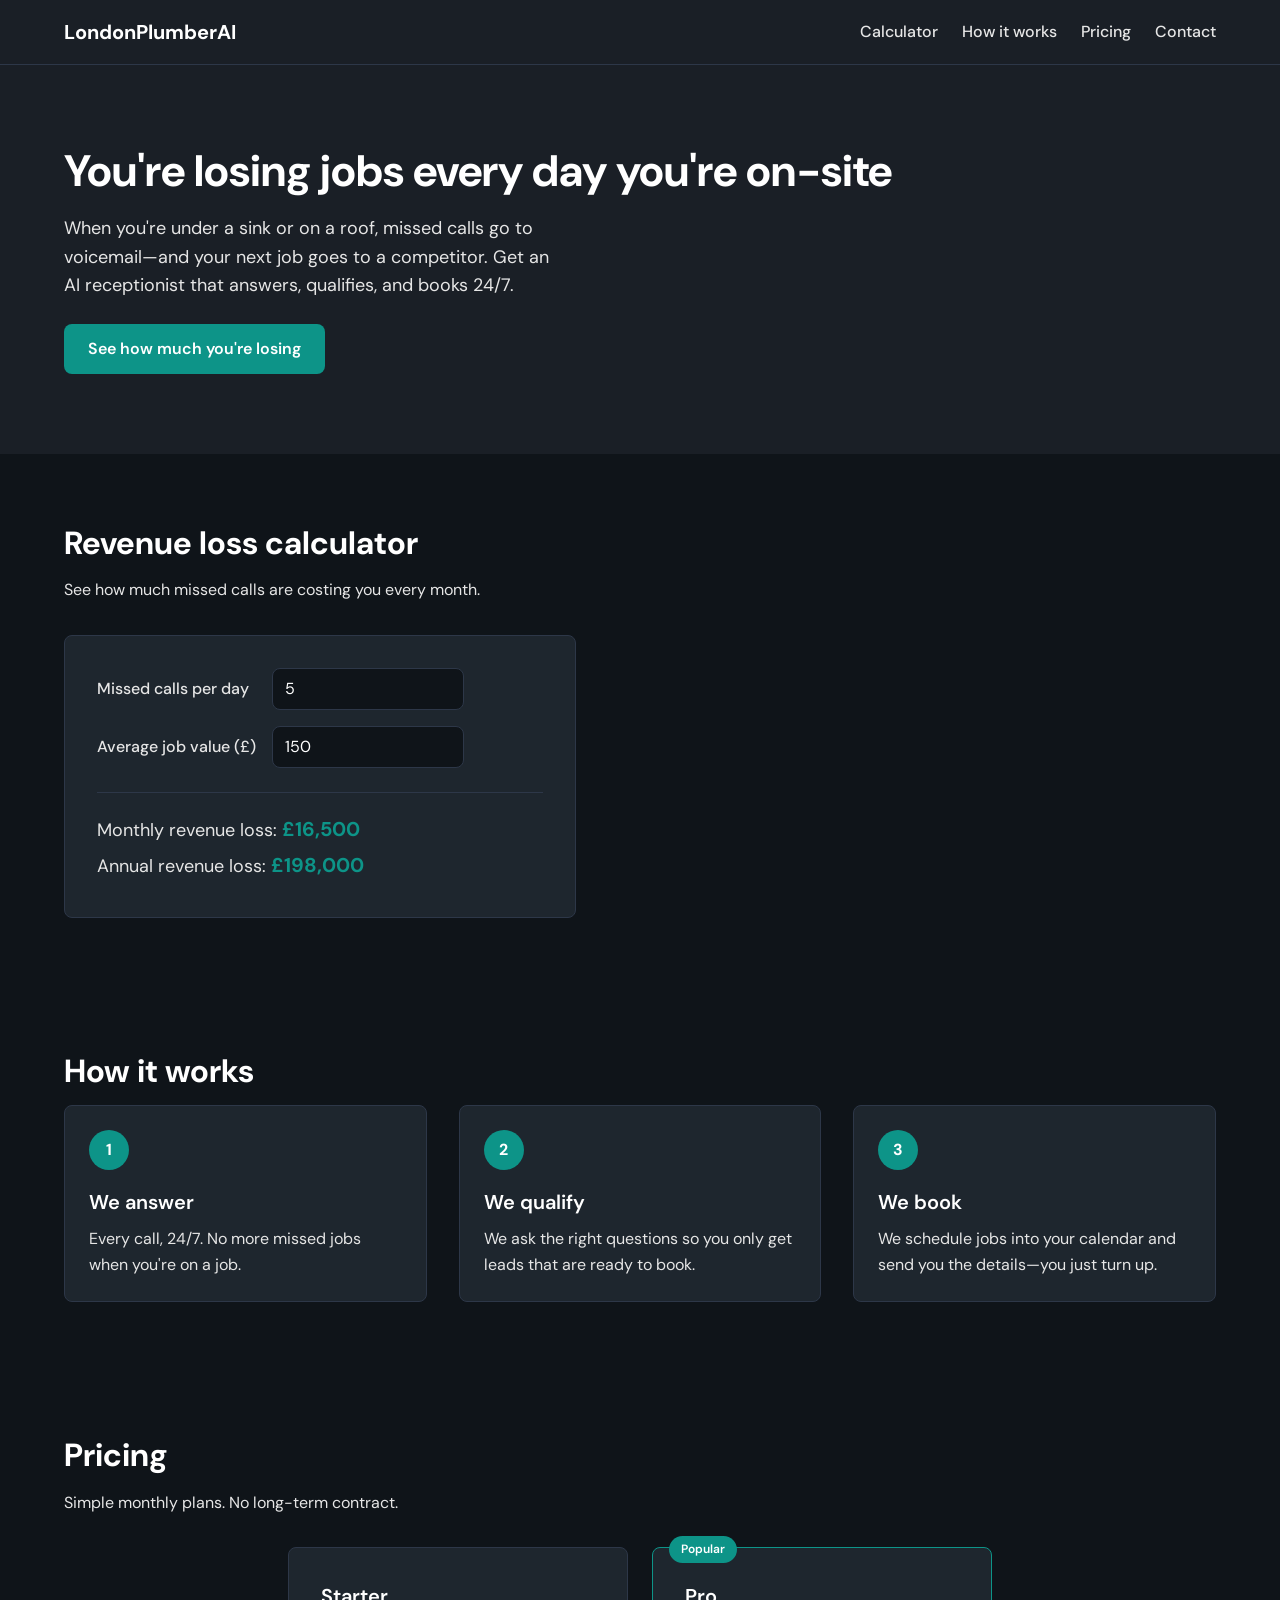
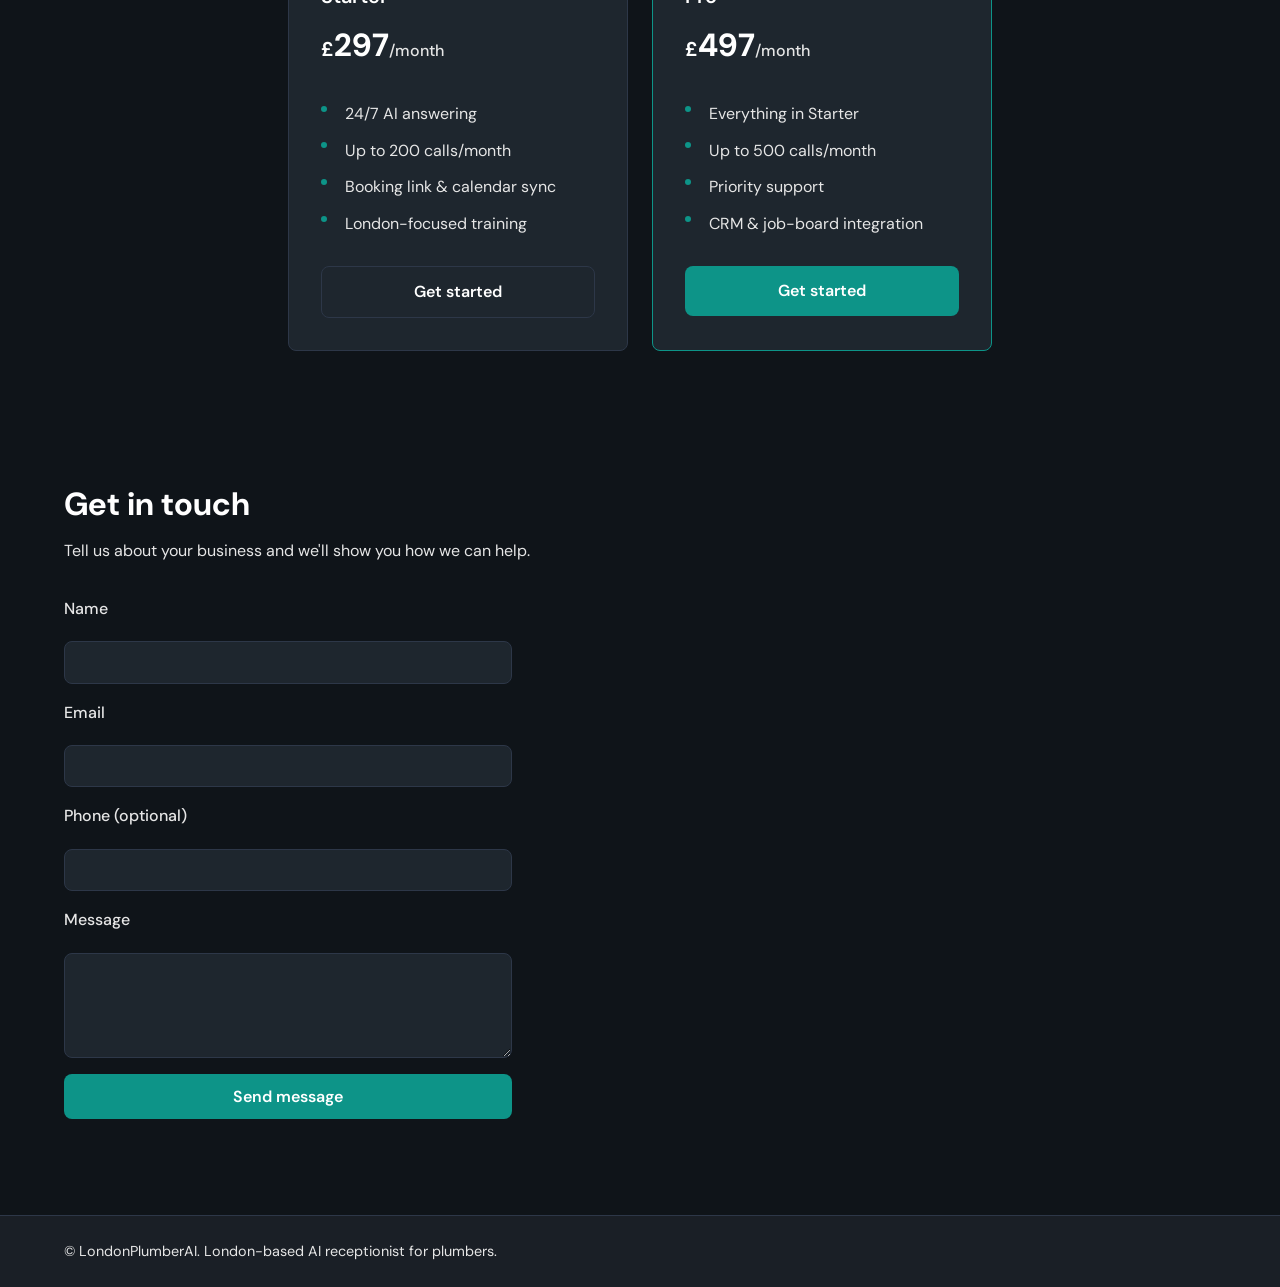
==== index.html @ fcd47822 "Initial commit: LondonPlumberAI landing page Co-authored-by: Cursor <cursoragent@cursor.com>" ====
<!DOCTYPE html>
<html lang="en">
<head>
  <meta charset="UTF-8">
  <meta name="viewport" content="width=device-width, initial-scale=1.0">
  <title>LondonPlumberAI – AI Receptionist for Plumbers</title>
  <link rel="preconnect" href="https://fonts.googleapis.com">
  <link rel="preconnect" href="https://fonts.gstatic.com" crossorigin>
  <link href="https://fonts.googleapis.com/css2?family=DM+Sans:ital,opsz,wght@0,9..40,400;0,9..40,500;0,9..40,600;0,9..40,700;1,9..40,400&display=swap" rel="stylesheet">
  <link rel="stylesheet" href="styles.css">
</head>
<body>
  <header class="site-header">
    <div class="container">
      <a href="#" class="logo">LondonPlumberAI</a>
      <nav class="nav">
        <a href="#calculator">Calculator</a>
        <a href="#how-it-works">How it works</a>
        <a href="#pricing">Pricing</a>
        <a href="#contact">Contact</a>
      </nav>
    </div>
  </header>

  <main>
    <section class="hero">
      <div class="container">
        <h1 class="hero-headline">You're losing jobs every day you're on-site</h1>
        <p class="hero-sub">When you're under a sink or on a roof, missed calls go to voicemail—and your next job goes to a competitor. Get an AI receptionist that answers, qualifies, and books 24/7.</p>
        <a href="#calculator" class="btn btn-primary">See how much you're losing</a>
      </div>
    </section>

    <section id="calculator" class="section calculator-section">
      <div class="container">
        <h2 class="section-title">Revenue loss calculator</h2>
        <p class="section-sub">See how much missed calls are costing you every month.</p>
        <div class="calculator-card">
          <div class="calculator-inputs">
            <label for="missed-calls">Missed calls per day</label>
            <input type="number" id="missed-calls" name="missed-calls" min="1" max="50" value="5" aria-label="Missed calls per day">
            <label for="job-value">Average job value (£)</label>
            <input type="number" id="job-value" name="job-value" min="50" max="2000" value="150" aria-label="Average job value in pounds">
          </div>
          <div class="calculator-results">
            <p class="result-line">Monthly revenue loss: <strong id="monthly-loss" aria-live="polite">£16,500</strong></p>
            <p class="result-line">Annual revenue loss: <strong id="annual-loss" aria-live="polite">£198,000</strong></p>
          </div>
        </div>
      </div>
    </section>

    <section id="how-it-works" class="section how-section">
      <div class="container">
        <h2 class="section-title">How it works</h2>
        <div class="steps">
          <article class="step">
            <span class="step-num" aria-hidden="true">1</span>
            <h3 class="step-title">We answer</h3>
            <p class="step-desc">Every call, 24/7. No more missed jobs when you're on a job.</p>
          </article>
          <article class="step">
            <span class="step-num" aria-hidden="true">2</span>
            <h3 class="step-title">We qualify</h3>
            <p class="step-desc">We ask the right questions so you only get leads that are ready to book.</p>
          </article>
          <article class="step">
            <span class="step-num" aria-hidden="true">3</span>
            <h3 class="step-title">We book</h3>
            <p class="step-desc">We schedule jobs into your calendar and send you the details—you just turn up.</p>
          </article>
        </div>
      </div>
    </section>

    <section id="pricing" class="section pricing-section">
      <div class="container">
        <h2 class="section-title">Pricing</h2>
        <p class="section-sub">Simple monthly plans. No long-term contract.</p>
        <div class="pricing-grid">
          <div class="pricing-card">
            <h3 class="plan-name">Starter</h3>
            <p class="plan-price"><span class="currency">£</span>297<span class="period">/month</span></p>
            <ul class="plan-features">
              <li>24/7 AI answering</li>
              <li>Up to 200 calls/month</li>
              <li>Booking link & calendar sync</li>
              <li>London-focused training</li>
            </ul>
            <a href="#contact" class="btn btn-secondary">Get started</a>
          </div>
          <div class="pricing-card pricing-card-featured">
            <span class="badge">Popular</span>
            <h3 class="plan-name">Pro</h3>
            <p class="plan-price"><span class="currency">£</span>497<span class="period">/month</span></p>
            <ul class="plan-features">
              <li>Everything in Starter</li>
              <li>Up to 500 calls/month</li>
              <li>Priority support</li>
              <li>CRM & job-board integration</li>
            </ul>
            <a href="#contact" class="btn btn-primary">Get started</a>
          </div>
        </div>
      </div>
    </section>

    <section id="contact" class="section contact-section">
      <div class="container">
        <h2 class="section-title">Get in touch</h2>
        <p class="section-sub">Tell us about your business and we'll show you how we can help.</p>
        <form class="contact-form" name="contact" method="POST" data-netlify="true" netlify-honeypot="bot-field">
          <input type="hidden" name="form-name" value="contact">
          <p class="hidden">
            <label for="bot-field">Don't fill this out</label>
            <input id="bot-field" name="bot-field">
          </p>
          <label for="contact-name">Name</label>
          <input type="text" id="contact-name" name="name" required>
          <label for="contact-email">Email</label>
          <input type="email" id="contact-email" name="email" required>
          <label for="contact-phone">Phone (optional)</label>
          <input type="tel" id="contact-phone" name="phone">
          <label for="contact-message">Message</label>
          <textarea id="contact-message" name="message" rows="4" required></textarea>
          <button type="submit" class="btn btn-primary">Send message</button>
        </form>
        <div id="form-success" class="form-message form-success" hidden>
          Thanks for your message. We'll be in touch soon.
        </div>
        <div id="form-error" class="form-message form-error" hidden>
          Something went wrong. Please try again or email us directly.
        </div>
      </div>
    </section>
  </main>

  <footer class="site-footer">
    <div class="container">
      <p>&copy; LondonPlumberAI. London-based AI receptionist for plumbers.</p>
    </div>
  </footer>

  <script src="script.js"></script>
</body>
</html>
---- styles.css ----
/* LondonPlumberAI – dark professional theme, mobile-first */

:root {
  --bg: #0f1419;
  --bg-alt: #1a1f26;
  --surface: #1e262e;
  --surface-hover: #252d36;
  --border: #2d3748;
  --text: #e6e6e6;
  --text-heading: #ffffff;
  --accent: #0d9488;
  --accent-hover: #0f766e;
  --error: #dc2626;
  --success: #16a34a;
  --max-width: 1200px;
  --radius: 8px;
  --font: 'DM Sans', -apple-system, BlinkMacSystemFont, sans-serif;
}

*,
*::before,
*::after {
  box-sizing: border-box;
}

html {
  scroll-behavior: smooth;
}

body {
  margin: 0;
  font-family: var(--font);
  font-size: 1rem;
  line-height: 1.6;
  color: var(--text);
  background: var(--bg);
}

.container {
  width: 100%;
  max-width: var(--max-width);
  margin: 0 auto;
  padding: 0 1.25rem;
}

/* Header */
.site-header {
  background: var(--bg-alt);
  border-bottom: 1px solid var(--border);
  padding: 1rem 0;
}

.site-header .container {
  display: flex;
  align-items: center;
  justify-content: space-between;
  flex-wrap: wrap;
  gap: 1rem;
}

.logo {
  font-weight: 700;
  font-size: 1.25rem;
  color: var(--text-heading);
  text-decoration: none;
}

.nav {
  display: flex;
  gap: 1.5rem;
  flex-wrap: wrap;
}

.nav a {
  color: var(--text);
  text-decoration: none;
  font-weight: 500;
}

.nav a:hover {
  color: var(--accent);
}

/* Buttons */
.btn {
  display: inline-block;
  padding: 0.75rem 1.5rem;
  font-family: var(--font);
  font-size: 1rem;
  font-weight: 600;
  text-decoration: none;
  border-radius: var(--radius);
  border: none;
  cursor: pointer;
  transition: background 0.2s, color 0.2s;
}

.btn-primary {
  background: var(--accent);
  color: var(--text-heading);
}

.btn-primary:hover {
  background: var(--accent-hover);
}

.btn-secondary {
  background: var(--surface);
  color: var(--text-heading);
  border: 1px solid var(--border);
}

.btn-secondary:hover {
  background: var(--surface-hover);
}

/* Hero */
.hero {
  padding: 4rem 0;
  background: var(--bg-alt);
}

.hero-headline {
  font-size: clamp(1.75rem, 5vw, 2.75rem);
  font-weight: 700;
  color: var(--text-heading);
  margin: 0 0 1rem;
  line-height: 1.2;
}

.hero-sub {
  font-size: 1.125rem;
  margin: 0 0 1.5rem;
  max-width: 42ch;
}

/* Sections */
.section {
  padding: 3rem 0;
}

.section-title {
  font-size: clamp(1.5rem, 4vw, 2rem);
  font-weight: 700;
  color: var(--text-heading);
  margin: 0 0 0.5rem;
}

.section-sub {
  margin: 0 0 2rem;
  color: var(--text);
}

/* Calculator */
.calculator-card {
  background: var(--surface);
  border: 1px solid var(--border);
  border-radius: var(--radius);
  padding: 2rem;
  max-width: 32rem;
}

.calculator-inputs {
  display: grid;
  gap: 1rem;
  margin-bottom: 1.5rem;
}

.calculator-inputs label {
  display: block;
  font-weight: 500;
  margin-bottom: 0.25rem;
}

.calculator-inputs input {
  width: 100%;
  max-width: 12rem;
  padding: 0.6rem 0.75rem;
  font-family: var(--font);
  font-size: 1rem;
  color: var(--text-heading);
  background: var(--bg);
  border: 1px solid var(--border);
  border-radius: var(--radius);
}

.calculator-inputs input:focus {
  outline: none;
  border-color: var(--accent);
}

.calculator-results {
  padding-top: 1rem;
  border-top: 1px solid var(--border);
}

.result-line {
  margin: 0.25rem 0;
  font-size: 1.125rem;
}

.result-line strong {
  color: var(--accent);
  font-size: 1.25rem;
}

/* How it works */
.steps {
  display: grid;
  grid-template-columns: 1fr;
  gap: 2rem;
}

.step {
  background: var(--surface);
  border: 1px solid var(--border);
  border-radius: var(--radius);
  padding: 1.5rem;
}

.step-num {
  display: inline-flex;
  align-items: center;
  justify-content: center;
  width: 2.5rem;
  height: 2.5rem;
  background: var(--accent);
  color: var(--text-heading);
  font-weight: 700;
  border-radius: 50%;
  margin-bottom: 1rem;
}

.step-title {
  font-size: 1.25rem;
  font-weight: 600;
  color: var(--text-heading);
  margin: 0 0 0.5rem;
}

.step-desc {
  margin: 0;
  color: var(--text);
}

/* Pricing */
.pricing-grid {
  display: grid;
  grid-template-columns: 1fr;
  gap: 1.5rem;
  max-width: 44rem;
  margin: 0 auto;
}

.pricing-card {
  background: var(--surface);
  border: 1px solid var(--border);
  border-radius: var(--radius);
  padding: 2rem;
  position: relative;
}

.pricing-card-featured {
  border-color: var(--accent);
}

.badge {
  position: absolute;
  top: -0.75rem;
  left: 1rem;
  background: var(--accent);
  color: var(--text-heading);
  font-size: 0.75rem;
  font-weight: 600;
  padding: 0.25rem 0.75rem;
  border-radius: 999px;
}

.plan-name {
  font-size: 1.25rem;
  font-weight: 600;
  color: var(--text-heading);
  margin: 0 0 0.5rem;
}

.plan-price {
  font-size: 2rem;
  font-weight: 700;
  color: var(--text-heading);
  margin: 0 0 1.5rem;
}

.plan-price .currency {
  font-size: 1.25rem;
}

.plan-price .period {
  font-size: 1rem;
  font-weight: 500;
  color: var(--text);
}

.plan-features {
  list-style: none;
  padding: 0;
  margin: 0 0 1.5rem;
}

.plan-features li {
  padding: 0.35rem 0;
  padding-left: 1.5rem;
  position: relative;
}

.plan-features li::before {
  content: '';
  position: absolute;
  left: 0;
  top: 0.65rem;
  width: 6px;
  height: 6px;
  background: var(--accent);
  border-radius: 50%;
}

.pricing-card .btn {
  width: 100%;
  text-align: center;
}

/* Contact form */
.contact-form {
  max-width: 28rem;
  display: grid;
  gap: 1rem;
}

.contact-form label {
  font-weight: 500;
  display: block;
  margin-bottom: 0.25rem;
}

.contact-form input,
.contact-form textarea {
  width: 100%;
  padding: 0.6rem 0.75rem;
  font-family: var(--font);
  font-size: 1rem;
  color: var(--text-heading);
  background: var(--surface);
  border: 1px solid var(--border);
  border-radius: var(--radius);
}

.contact-form input:focus,
.contact-form textarea:focus {
  outline: none;
  border-color: var(--accent);
}

.contact-form textarea {
  resize: vertical;
  min-height: 100px;
}

.contact-form .hidden {
  position: absolute;
  left: -9999px;
  opacity: 0;
  pointer-events: none;
}

.form-message {
  max-width: 28rem;
  padding: 1rem;
  border-radius: var(--radius);
  margin-top: 1rem;
}

.form-success {
  background: rgba(22, 163, 74, 0.15);
  color: var(--success);
  border: 1px solid var(--success);
}

.form-error {
  background: rgba(220, 38, 38, 0.15);
  color: var(--error);
  border: 1px solid var(--error);
}

/* Footer */
.site-footer {
  background: var(--bg-alt);
  border-top: 1px solid var(--border);
  padding: 1.5rem 0;
  margin-top: 2rem;
}

.site-footer p {
  margin: 0;
  font-size: 0.9rem;
  color: var(--text);
}

/* Responsive: tablet and up */
@media (min-width: 768px) {
  .container {
    padding: 0 1.5rem;
  }

  .hero {
    padding: 5rem 0;
  }

  .steps {
    grid-template-columns: repeat(3, 1fr);
  }

  .pricing-grid {
    grid-template-columns: repeat(2, 1fr);
  }

  .calculator-inputs {
    grid-template-columns: auto 1fr;
    align-items: center;
  }

  .calculator-inputs label {
    margin-bottom: 0;
  }
}

@media (min-width: 1024px) {
  .section {
    padding: 4rem 0;
  }
}
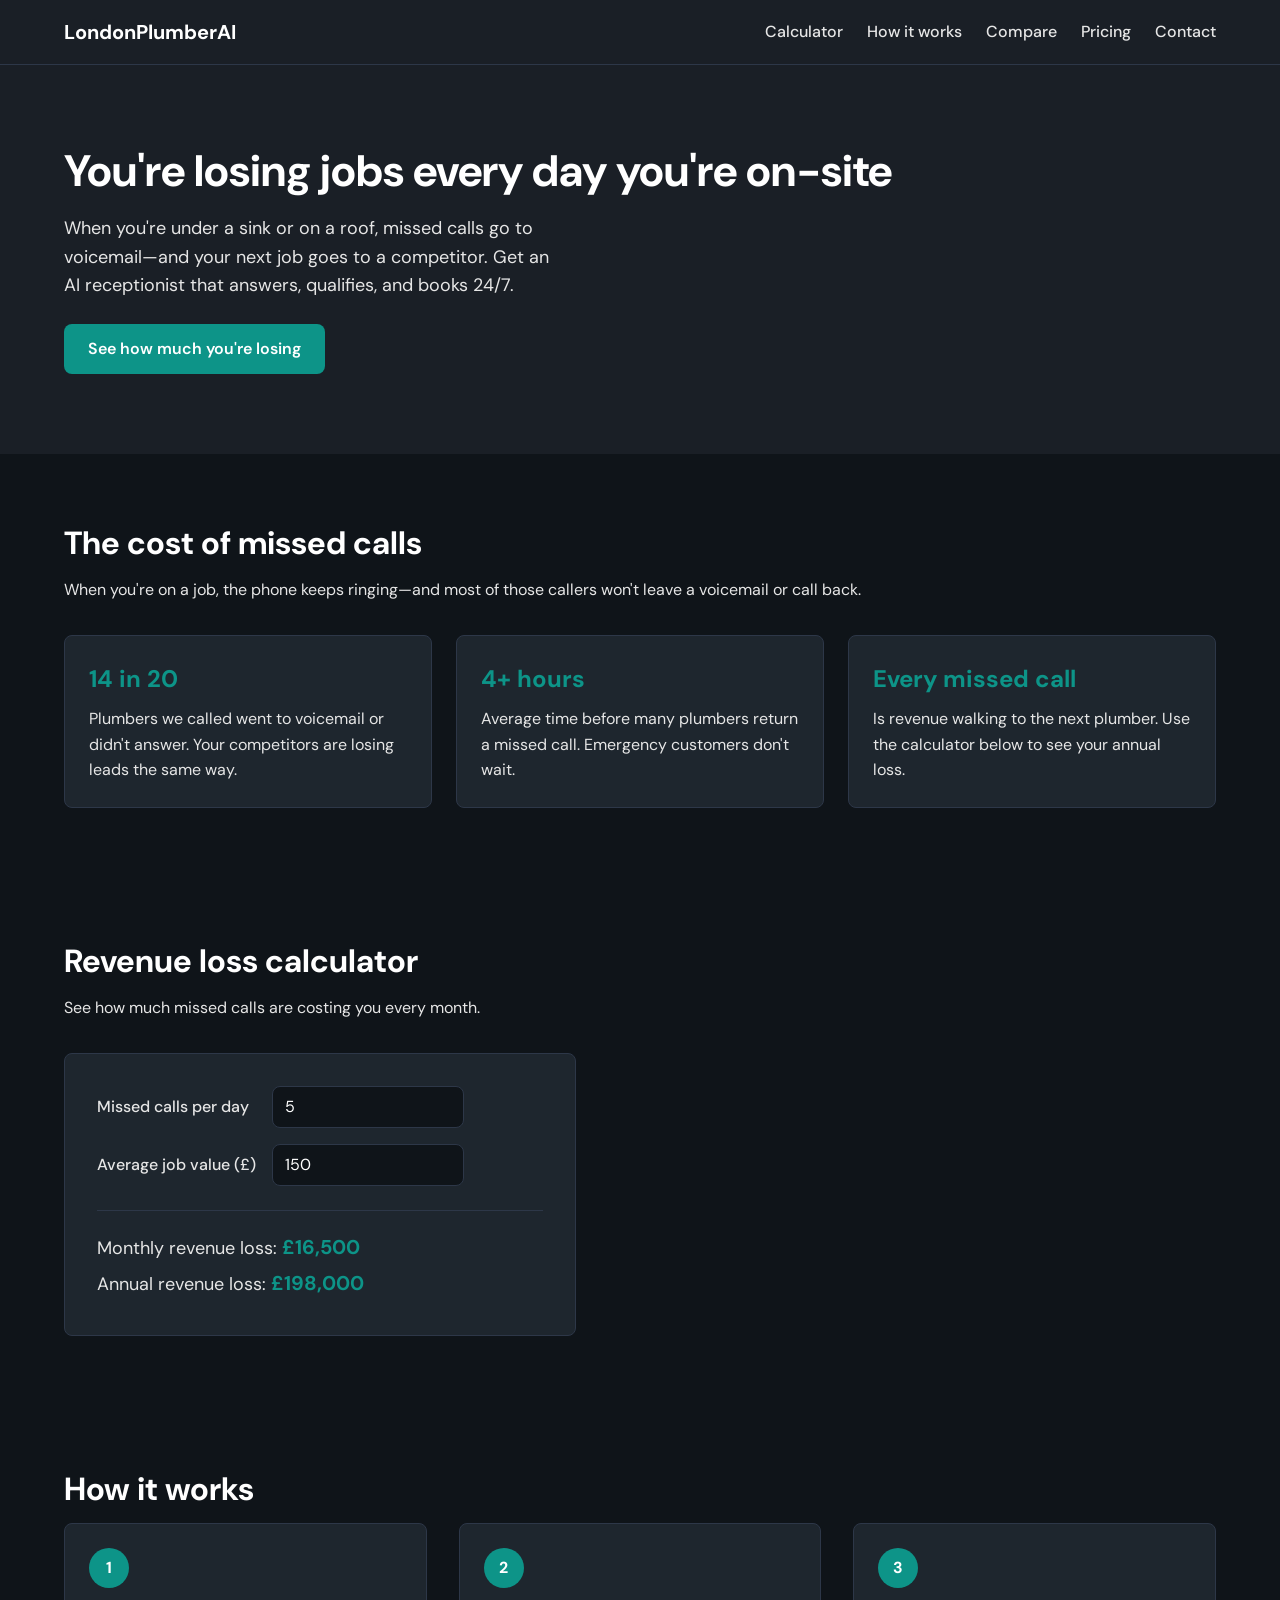
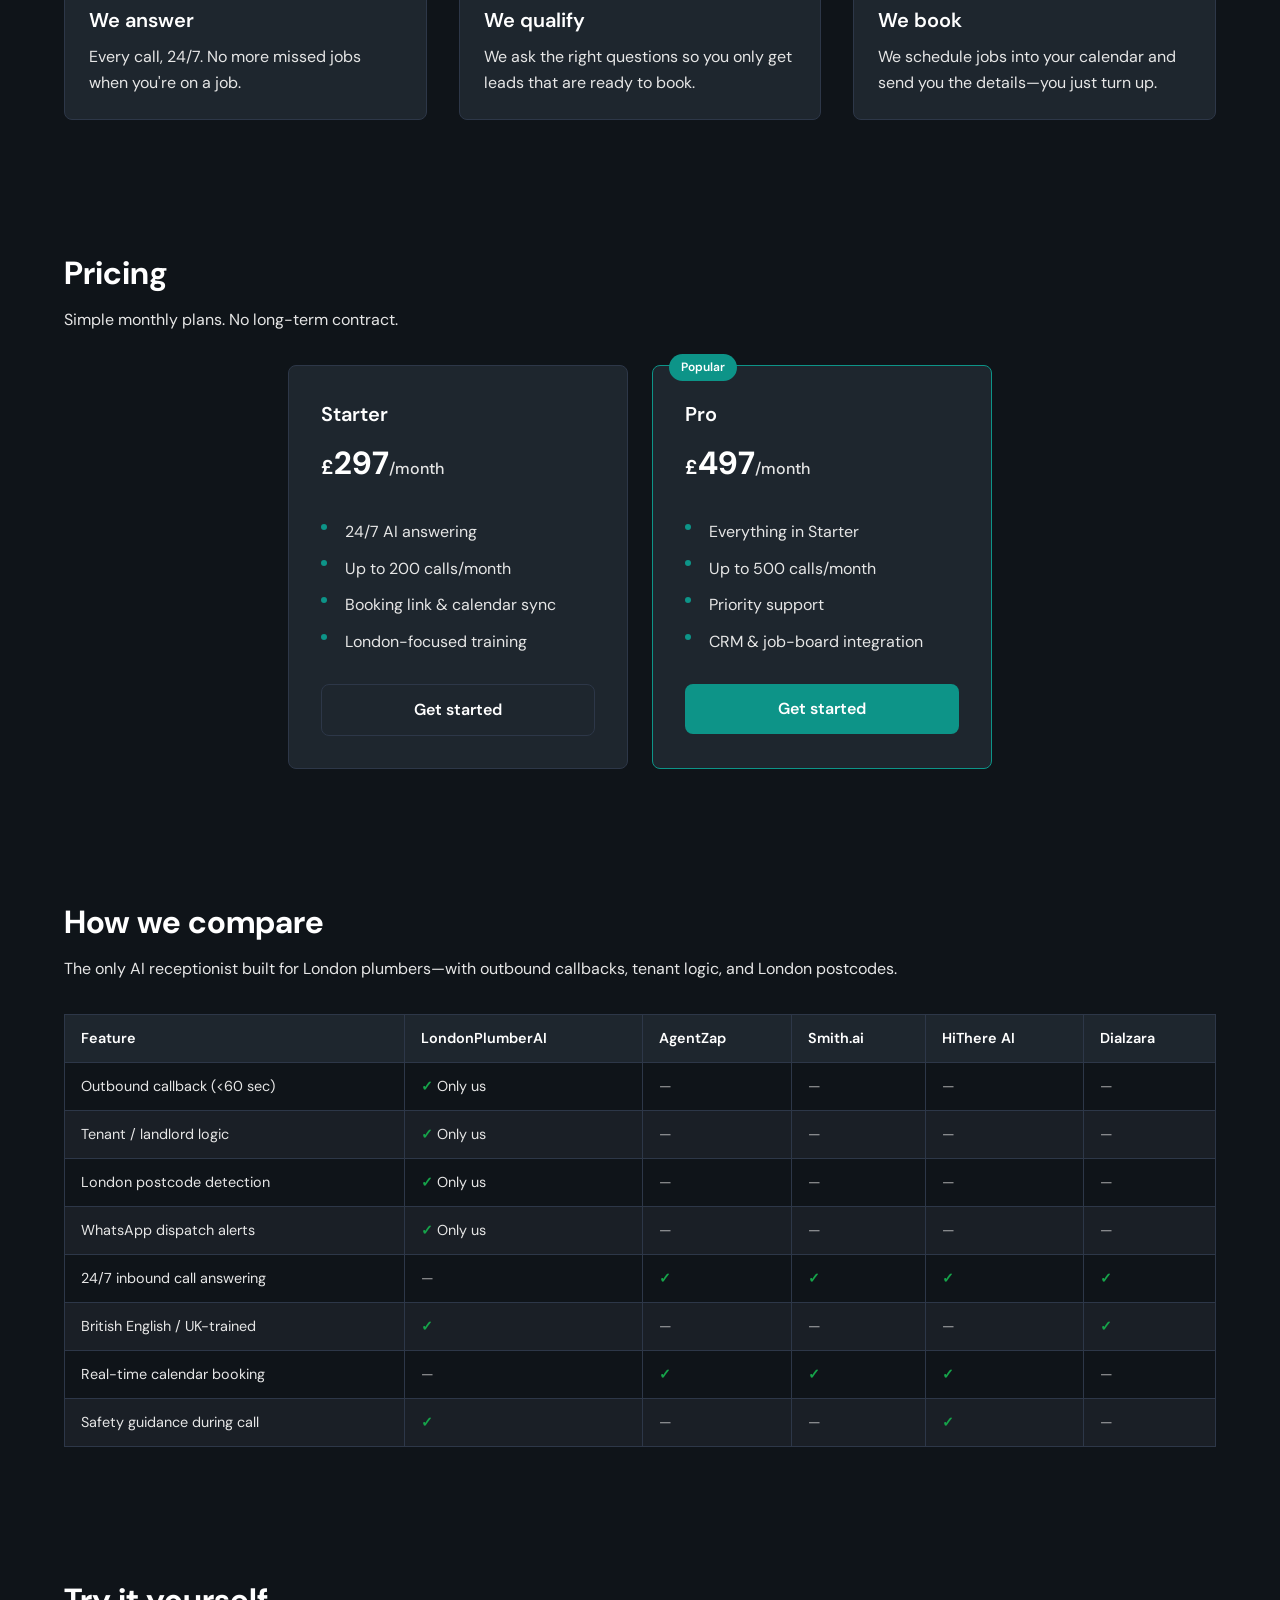
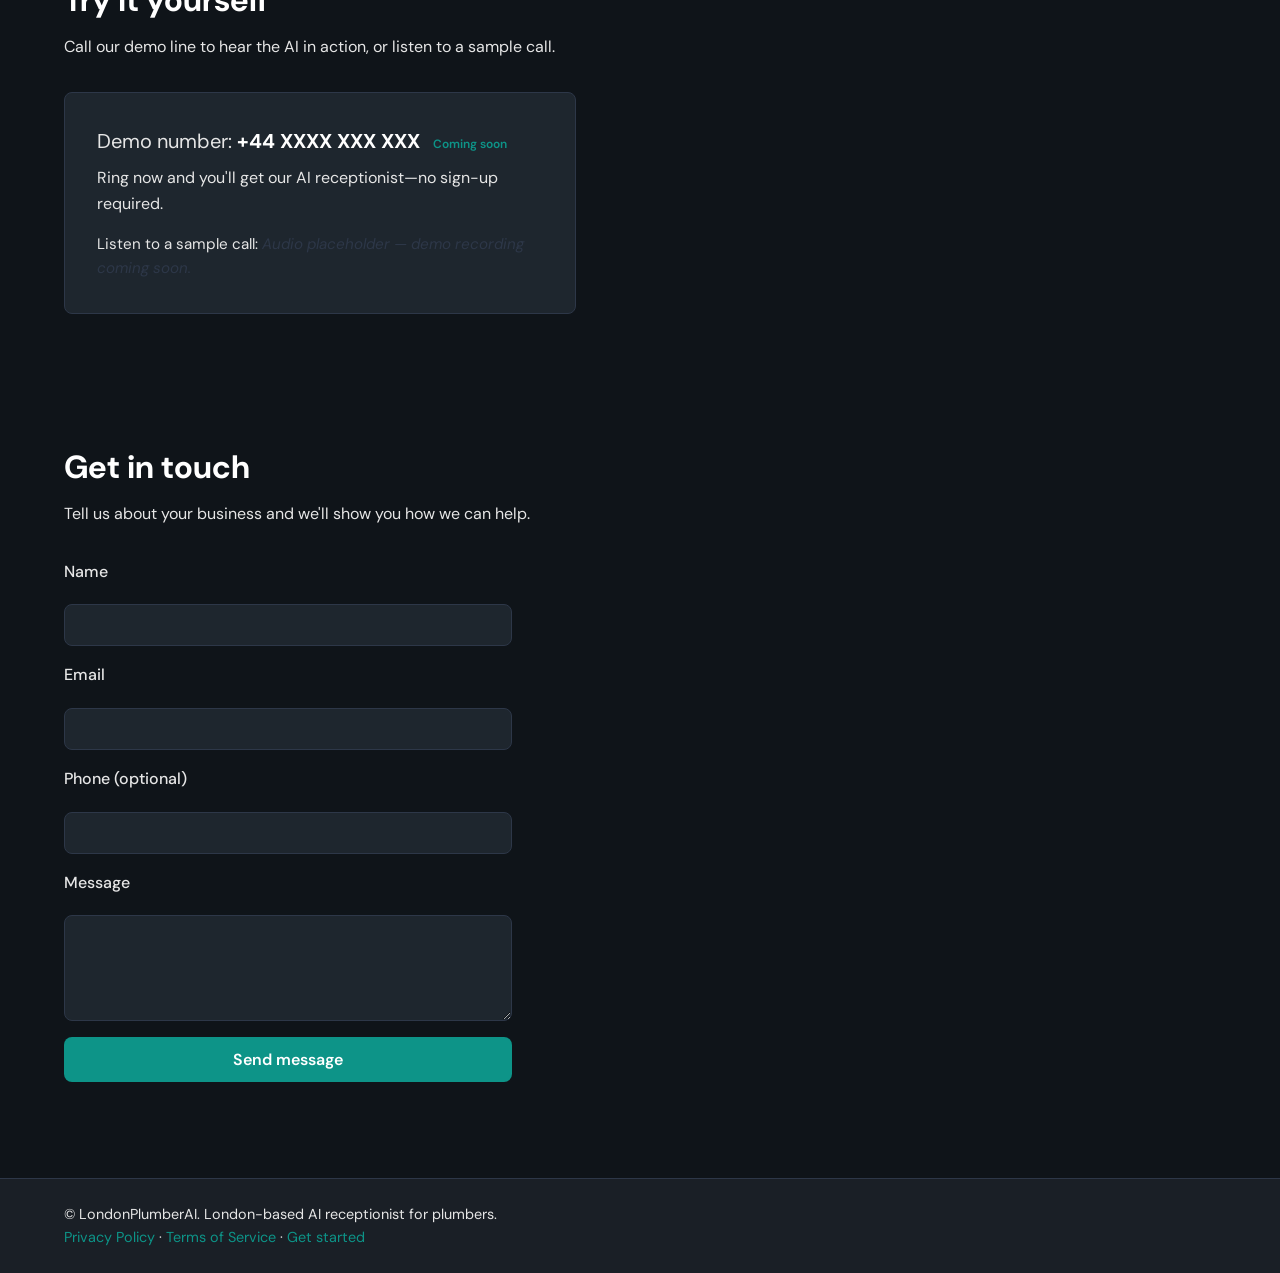
==== commit 9a021db3: "docs: enhance MONITORING-OPENCLAW.md with detailed instructions for community builds and X link anal" ====
--- a/index.html
+++ b/index.html
@@ -16,6 +16,7 @@
       <nav class="nav">
         <a href="#calculator">Calculator</a>
         <a href="#how-it-works">How it works</a>
+        <a href="#compare">Compare</a>
         <a href="#pricing">Pricing</a>
         <a href="#contact">Contact</a>
       </nav>
@@ -28,6 +29,27 @@
         <h1 class="hero-headline">You're losing jobs every day you're on-site</h1>
         <p class="hero-sub">When you're under a sink or on a roof, missed calls go to voicemail—and your next job goes to a competitor. Get an AI receptionist that answers, qualifies, and books 24/7.</p>
         <a href="#calculator" class="btn btn-primary">See how much you're losing</a>
+      </div>
+    </section>
+
+    <section id="pain" class="section pain-section">
+      <div class="container">
+        <h2 class="section-title">The cost of missed calls</h2>
+        <p class="section-sub">When you're on a job, the phone keeps ringing—and most of those callers won't leave a voicemail or call back.</p>
+        <div class="pain-stats">
+          <div class="pain-stat">
+            <span class="pain-stat-value">14 in 20</span>
+            <p class="pain-stat-desc">Plumbers we called went to voicemail or didn't answer. Your competitors are losing leads the same way.</p>
+          </div>
+          <div class="pain-stat">
+            <span class="pain-stat-value">4+ hours</span>
+            <p class="pain-stat-desc">Average time before many plumbers return a missed call. Emergency customers don't wait.</p>
+          </div>
+          <div class="pain-stat">
+            <span class="pain-stat-value">Every missed call</span>
+            <p class="pain-stat-desc">Is revenue walking to the next plumber. Use the calculator below to see your annual loss.</p>
+          </div>
+        </div>
       </div>
     </section>
 
@@ -87,7 +109,7 @@
               <li>Booking link & calendar sync</li>
               <li>London-focused training</li>
             </ul>
-            <a href="#contact" class="btn btn-secondary">Get started</a>
+            <a href="onboarding.html" class="btn btn-secondary">Get started</a>
           </div>
           <div class="pricing-card pricing-card-featured">
             <span class="badge">Popular</span>
@@ -99,8 +121,107 @@
               <li>Priority support</li>
               <li>CRM & job-board integration</li>
             </ul>
-            <a href="#contact" class="btn btn-primary">Get started</a>
-          </div>
+            <a href="onboarding.html" class="btn btn-primary">Get started</a>
+          </div>
+        </div>
+      </div>
+    </section>
+
+    <section id="compare" class="section compare-section">
+      <div class="container">
+        <h2 class="section-title">How we compare</h2>
+        <p class="section-sub">The only AI receptionist built for London plumbers—with outbound callbacks, tenant logic, and London postcodes.</p>
+        <div class="compare-scroll">
+          <table class="compare-table" role="grid">
+            <thead>
+              <tr>
+                <th>Feature</th>
+                <th>LondonPlumberAI</th>
+                <th>AgentZap</th>
+                <th>Smith.ai</th>
+                <th>HiThere AI</th>
+                <th>Dialzara</th>
+              </tr>
+            </thead>
+            <tbody>
+              <tr>
+                <td>Outbound callback (&lt;60 sec)</td>
+                <td><span class="tick" aria-label="Yes">✓</span> Only us</td>
+                <td><span class="cross" aria-label="No">—</span></td>
+                <td><span class="cross" aria-label="No">—</span></td>
+                <td><span class="cross" aria-label="No">—</span></td>
+                <td><span class="cross" aria-label="No">—</span></td>
+              </tr>
+              <tr>
+                <td>Tenant / landlord logic</td>
+                <td><span class="tick" aria-label="Yes">✓</span> Only us</td>
+                <td><span class="cross" aria-label="No">—</span></td>
+                <td><span class="cross" aria-label="No">—</span></td>
+                <td><span class="cross" aria-label="No">—</span></td>
+                <td><span class="cross" aria-label="No">—</span></td>
+              </tr>
+              <tr>
+                <td>London postcode detection</td>
+                <td><span class="tick" aria-label="Yes">✓</span> Only us</td>
+                <td><span class="cross" aria-label="No">—</span></td>
+                <td><span class="cross" aria-label="No">—</span></td>
+                <td><span class="cross" aria-label="No">—</span></td>
+                <td><span class="cross" aria-label="No">—</span></td>
+              </tr>
+              <tr>
+                <td>WhatsApp dispatch alerts</td>
+                <td><span class="tick" aria-label="Yes">✓</span> Only us</td>
+                <td><span class="cross" aria-label="No">—</span></td>
+                <td><span class="cross" aria-label="No">—</span></td>
+                <td><span class="cross" aria-label="No">—</span></td>
+                <td><span class="cross" aria-label="No">—</span></td>
+              </tr>
+              <tr>
+                <td>24/7 inbound call answering</td>
+                <td><span class="cross" aria-label="No">—</span></td>
+                <td><span class="tick" aria-label="Yes">✓</span></td>
+                <td><span class="tick" aria-label="Yes">✓</span></td>
+                <td><span class="tick" aria-label="Yes">✓</span></td>
+                <td><span class="tick" aria-label="Yes">✓</span></td>
+              </tr>
+              <tr>
+                <td>British English / UK-trained</td>
+                <td><span class="tick" aria-label="Yes">✓</span></td>
+                <td><span class="cross" aria-label="No">—</span></td>
+                <td><span class="cross" aria-label="No">—</span></td>
+                <td><span class="cross" aria-label="No">—</span></td>
+                <td><span class="tick" aria-label="Yes">✓</span></td>
+              </tr>
+              <tr>
+                <td>Real-time calendar booking</td>
+                <td><span class="cross" aria-label="No">—</span></td>
+                <td><span class="tick" aria-label="Yes">✓</span></td>
+                <td><span class="tick" aria-label="Yes">✓</span></td>
+                <td><span class="tick" aria-label="Yes">✓</span></td>
+                <td><span class="cross" aria-label="No">—</span></td>
+              </tr>
+              <tr>
+                <td>Safety guidance during call</td>
+                <td><span class="tick" aria-label="Yes">✓</span></td>
+                <td><span class="cross" aria-label="No">—</span></td>
+                <td><span class="cross" aria-label="No">—</span></td>
+                <td><span class="tick" aria-label="Yes">✓</span></td>
+                <td><span class="cross" aria-label="No">—</span></td>
+              </tr>
+            </tbody>
+          </table>
+        </div>
+      </div>
+    </section>
+
+    <section id="demo" class="section demo-section">
+      <div class="container">
+        <h2 class="section-title">Try it yourself</h2>
+        <p class="section-sub">Call our demo line to hear the AI in action, or listen to a sample call.</p>
+        <div class="demo-block">
+          <p class="demo-number">Demo number: <strong>+44 XXXX XXX XXX</strong> <span class="demo-badge">Coming soon</span></p>
+          <p class="demo-cta">Ring now and you'll get our AI receptionist—no sign-up required.</p>
+          <p class="demo-audio">Listen to a sample call: <em>Audio placeholder — demo recording coming soon.</em></p>
         </div>
       </div>
     </section>
@@ -138,6 +259,13 @@
   <footer class="site-footer">
     <div class="container">
       <p>&copy; LondonPlumberAI. London-based AI receptionist for plumbers.</p>
+      <p class="footer-links">
+        <a href="privacy-policy.html">Privacy Policy</a>
+        <span aria-hidden="true"> · </span>
+        <a href="terms.html">Terms of Service</a>
+        <span aria-hidden="true"> · </span>
+        <a href="onboarding.html">Get started</a>
+      </p>
     </div>
   </footer>
 
--- a/styles.css
+++ b/styles.css
@@ -43,6 +43,50 @@
   padding: 0 1.25rem;
 }
 
+.container-narrow {
+  max-width: 42rem;
+}
+
+.legal-section h2 {
+  font-size: 1.25rem;
+  font-weight: 600;
+  color: var(--text-heading);
+  margin: 2rem 0 0.75rem;
+}
+
+.legal-section h2:first-of-type {
+  margin-top: 1rem;
+}
+
+.legal-section p,
+.legal-section ul {
+  margin: 0 0 1rem;
+  color: var(--text);
+}
+
+.legal-section ul {
+  padding-left: 1.5rem;
+}
+
+.legal-section li {
+  margin-bottom: 0.5rem;
+}
+
+.legal-updated {
+  font-size: 0.9rem;
+  color: var(--border);
+  margin-bottom: 2rem;
+}
+
+.legal-section a {
+  color: var(--accent);
+  text-decoration: none;
+}
+
+.legal-section a:hover {
+  text-decoration: underline;
+}
+
 /* Header */
 .site-header {
   background: var(--bg-alt);
@@ -202,6 +246,139 @@
 .result-line strong {
   color: var(--accent);
   font-size: 1.25rem;
+}
+
+/* Pain section */
+.pain-stats {
+  display: grid;
+  grid-template-columns: 1fr;
+  gap: 1.5rem;
+}
+
+.pain-stat {
+  background: var(--surface);
+  border: 1px solid var(--border);
+  border-radius: var(--radius);
+  padding: 1.5rem;
+}
+
+.pain-stat-value {
+  display: block;
+  font-size: 1.5rem;
+  font-weight: 700;
+  color: var(--accent);
+  margin-bottom: 0.5rem;
+}
+
+.pain-stat-desc {
+  margin: 0;
+  color: var(--text);
+}
+
+/* Compare table */
+.compare-section {
+  overflow: hidden;
+}
+
+.compare-scroll {
+  overflow-x: auto;
+  -webkit-overflow-scrolling: touch;
+  margin: 0 -1.25rem;
+  padding: 0 1.25rem;
+}
+
+.compare-table {
+  width: 100%;
+  min-width: 36rem;
+  border-collapse: collapse;
+  font-size: 0.9rem;
+}
+
+.compare-table th,
+.compare-table td {
+  padding: 0.75rem 1rem;
+  text-align: left;
+  border: 1px solid var(--border);
+}
+
+.compare-table th {
+  background: var(--surface);
+  color: var(--text-heading);
+  font-weight: 600;
+}
+
+.compare-table td {
+  background: var(--bg);
+  color: var(--text);
+}
+
+.compare-table tbody tr:nth-child(even) td {
+  background: var(--bg-alt);
+}
+
+.compare-table .tick {
+  color: var(--success);
+  font-weight: 600;
+}
+
+.compare-table .cross {
+  color: var(--text);
+  opacity: 0.7;
+}
+
+/* Demo section */
+.demo-block {
+  background: var(--surface);
+  border: 1px solid var(--border);
+  border-radius: var(--radius);
+  padding: 2rem;
+  max-width: 32rem;
+}
+
+.demo-number {
+  font-size: 1.25rem;
+  margin: 0 0 0.5rem;
+}
+
+.demo-number strong {
+  color: var(--text-heading);
+}
+
+.demo-badge {
+  font-size: 0.75rem;
+  font-weight: 600;
+  color: var(--accent);
+  margin-left: 0.5rem;
+}
+
+.demo-cta {
+  margin: 0 0 1rem;
+  color: var(--text);
+}
+
+.demo-audio {
+  margin: 0;
+  font-size: 0.95rem;
+  color: var(--text);
+}
+
+.demo-audio em {
+  color: var(--border);
+}
+
+/* Footer links */
+.footer-links {
+  margin: 0.5rem 0 0;
+  font-size: 0.9rem;
+}
+
+.footer-links a {
+  color: var(--accent);
+  text-decoration: none;
+}
+
+.footer-links a:hover {
+  text-decoration: underline;
 }
 
 /* How it works */
@@ -418,6 +595,10 @@
     grid-template-columns: repeat(3, 1fr);
   }
 
+  .pain-stats {
+    grid-template-columns: repeat(3, 1fr);
+  }
+
   .pricing-grid {
     grid-template-columns: repeat(2, 1fr);
   }
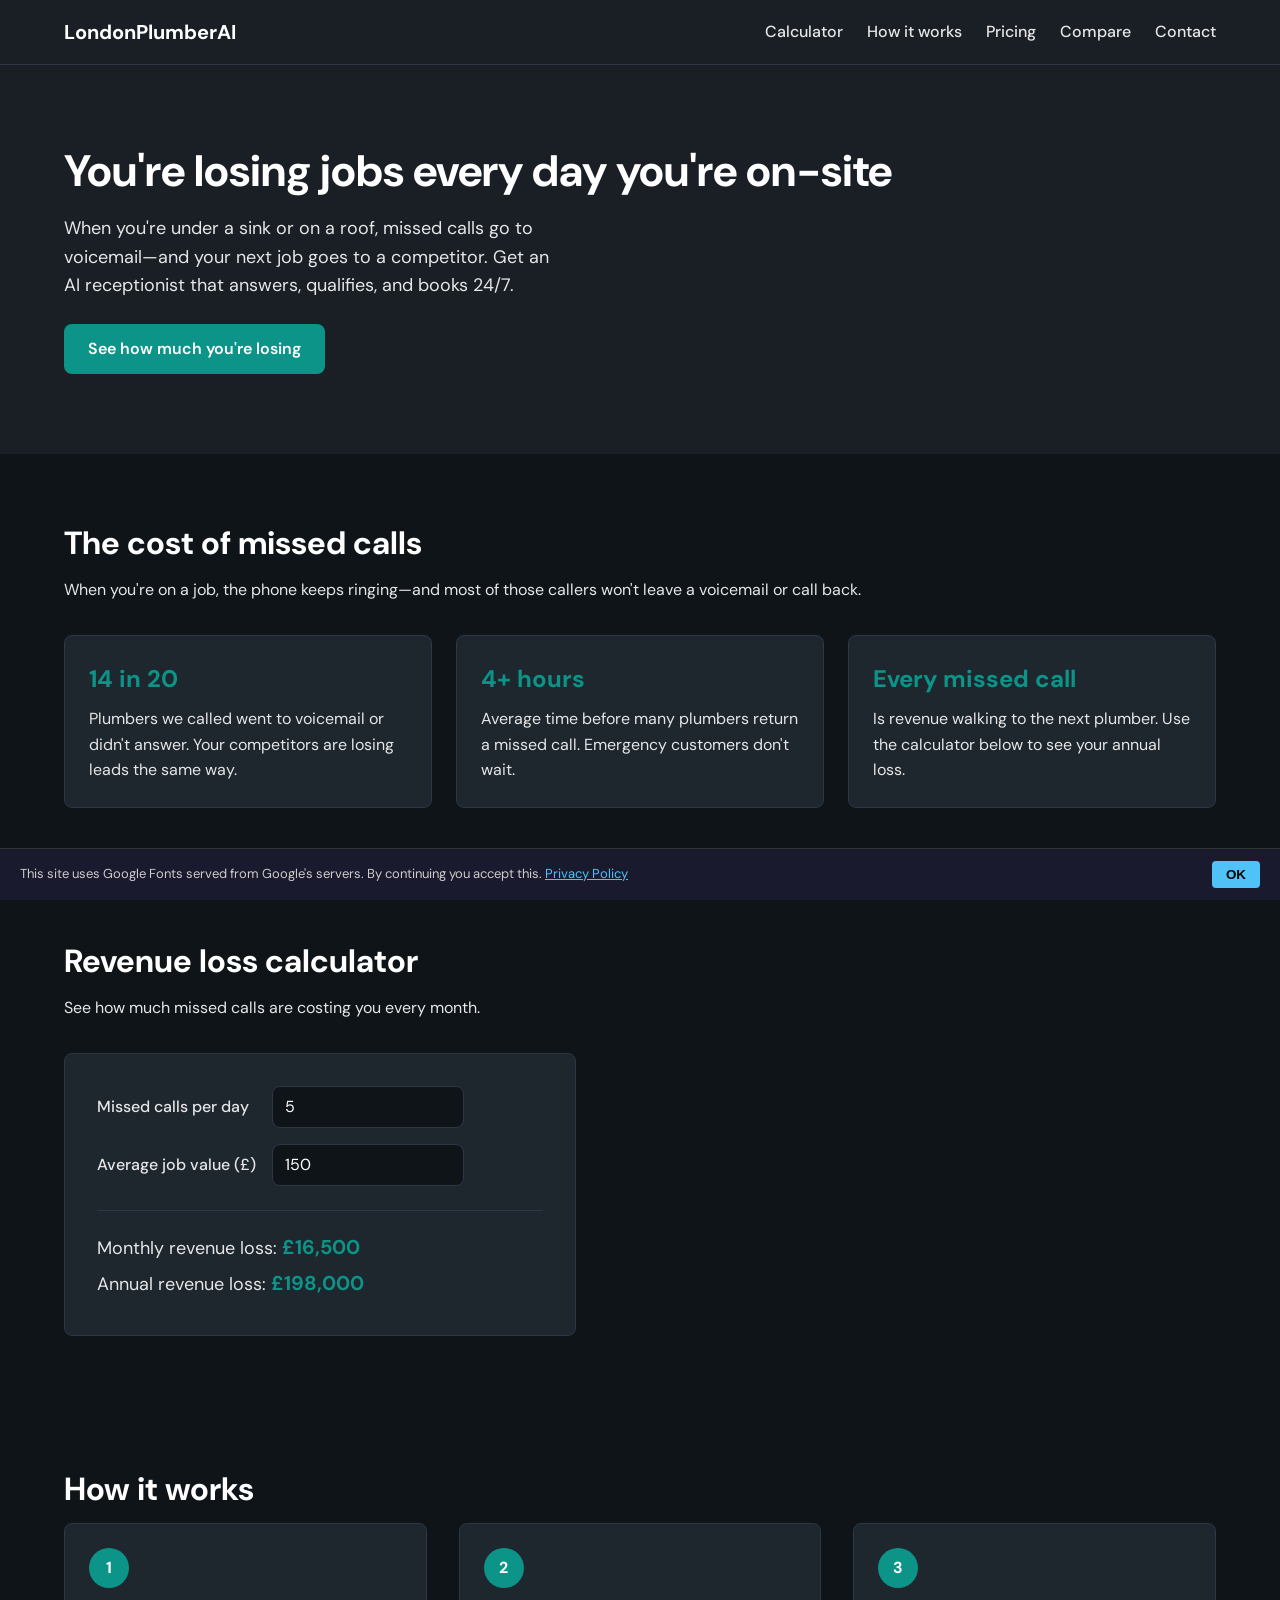
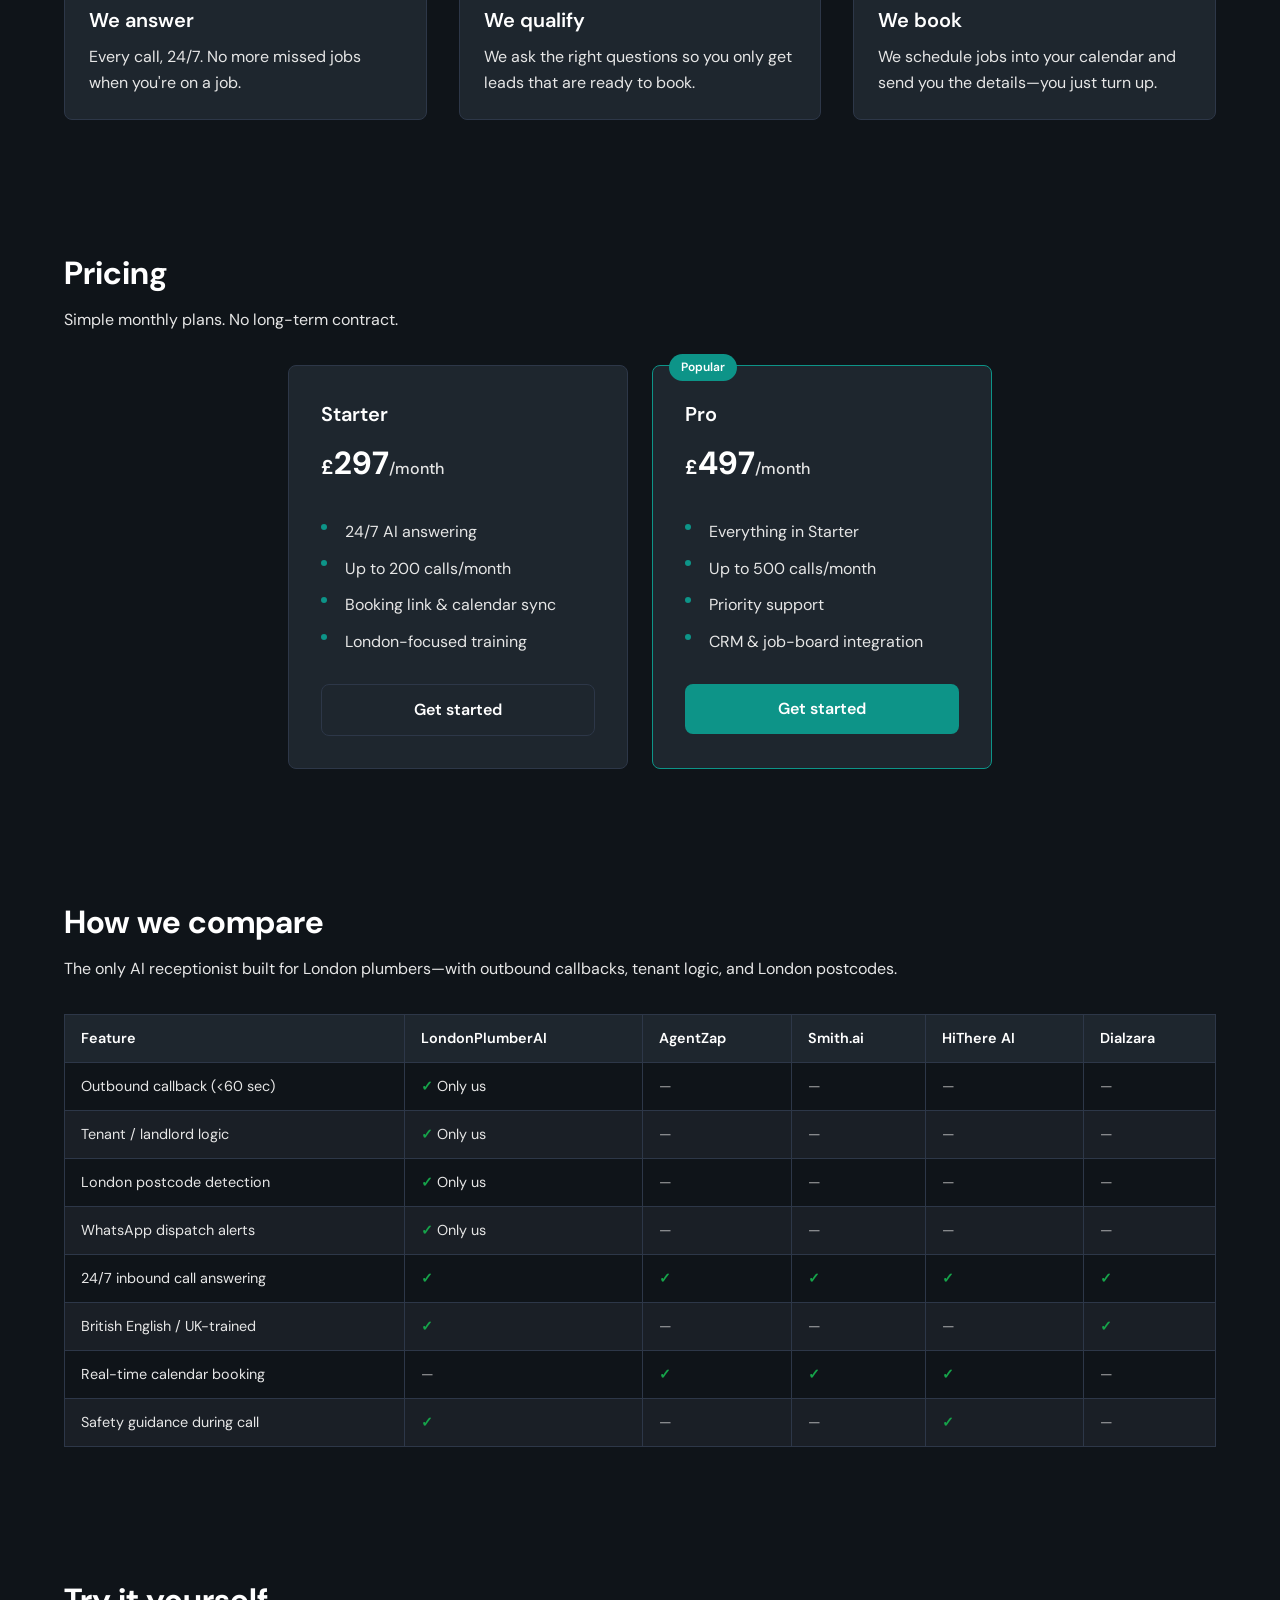
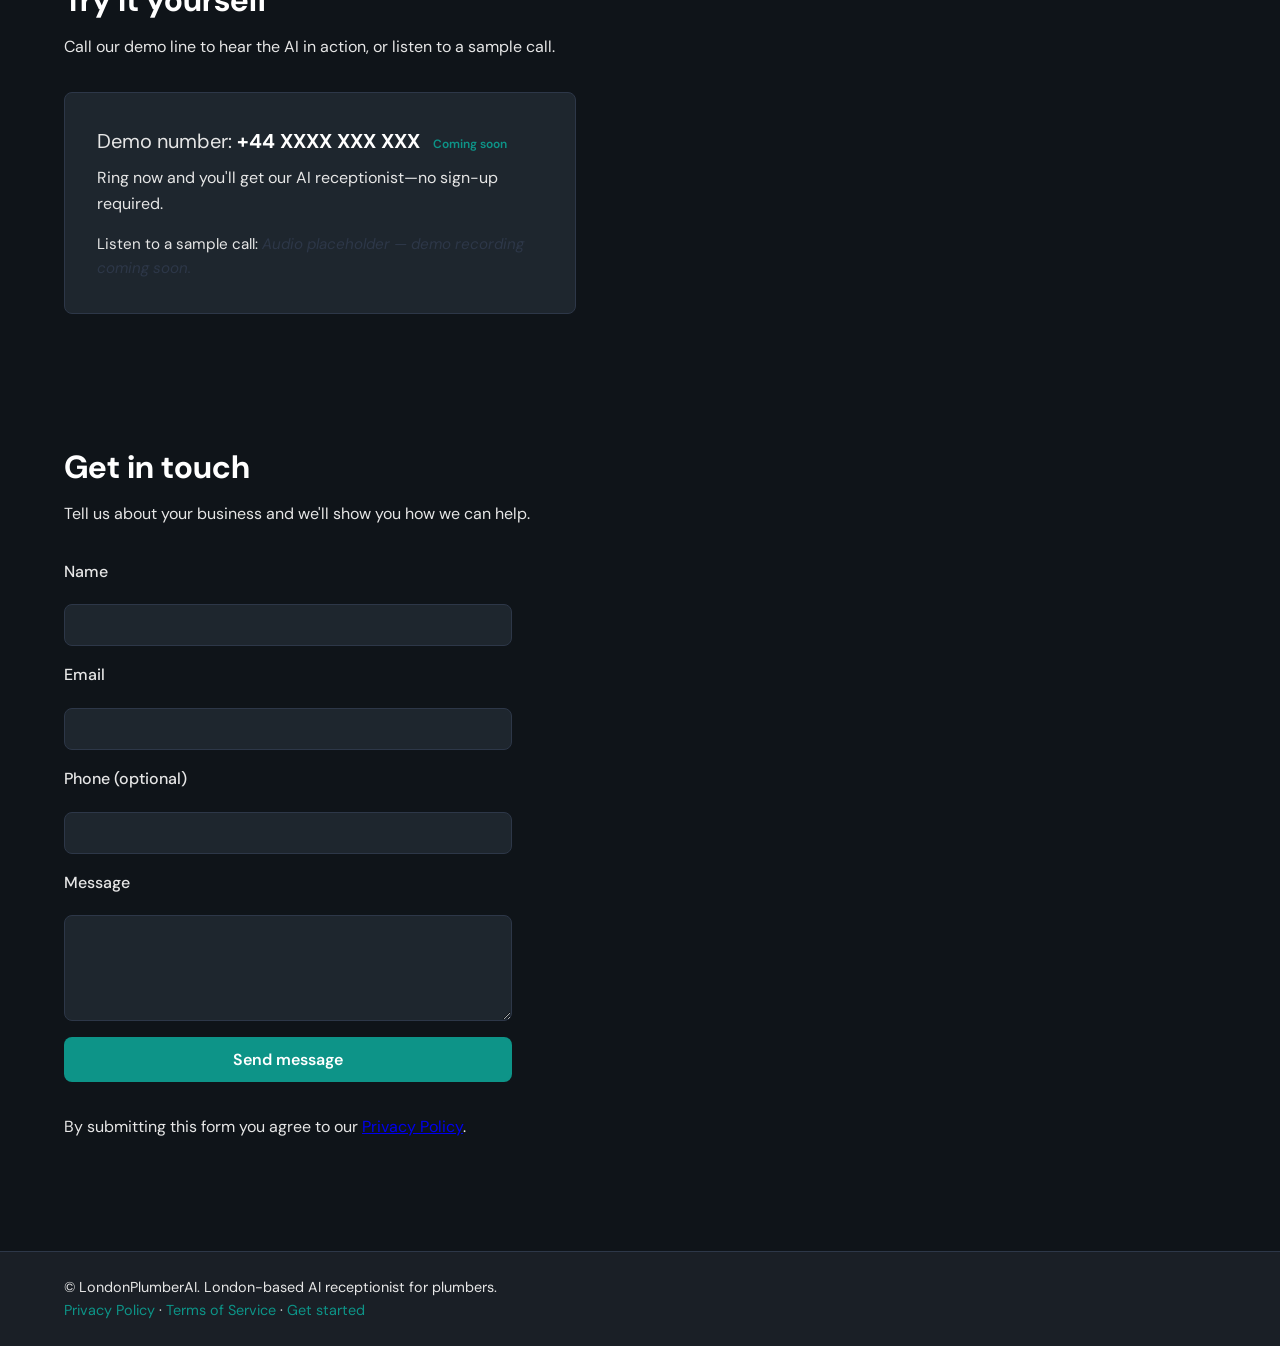
==== commit 12d733a6: "fix: ICO compliance, GDPR consent, compare table bug, nav order, cookie notice" ====
--- a/index.html
+++ b/index.html
@@ -16,8 +16,8 @@
       <nav class="nav">
         <a href="#calculator">Calculator</a>
         <a href="#how-it-works">How it works</a>
+        <a href="#pricing">Pricing</a>
         <a href="#compare">Compare</a>
-        <a href="#pricing">Pricing</a>
         <a href="#contact">Contact</a>
       </nav>
     </div>
@@ -178,7 +178,7 @@
               </tr>
               <tr>
                 <td>24/7 inbound call answering</td>
-                <td><span class="cross" aria-label="No">—</span></td>
+                <td><span class="tick" aria-label="Yes">✓</span></td>
                 <td><span class="tick" aria-label="Yes">✓</span></td>
                 <td><span class="tick" aria-label="Yes">✓</span></td>
                 <td><span class="tick" aria-label="Yes">✓</span></td>
@@ -230,7 +230,7 @@
       <div class="container">
         <h2 class="section-title">Get in touch</h2>
         <p class="section-sub">Tell us about your business and we'll show you how we can help.</p>
-        <form class="contact-form" name="contact" method="POST" data-netlify="true" netlify-honeypot="bot-field">
+        <form class="contact-form" action="/" name="contact" method="POST" data-netlify="true" netlify-honeypot="bot-field">
           <input type="hidden" name="form-name" value="contact">
           <p class="hidden">
             <label for="bot-field">Don't fill this out</label>
@@ -245,6 +245,7 @@
           <label for="contact-message">Message</label>
           <textarea id="contact-message" name="message" rows="4" required></textarea>
           <button type="submit" class="btn btn-primary">Send message</button>
+          <p class="form-consent">By submitting this form you agree to our <a href="privacy-policy.html">Privacy Policy</a>.</p>
         </form>
         <div id="form-success" class="form-message form-success" hidden>
           Thanks for your message. We'll be in touch soon.
@@ -270,5 +271,10 @@
   </footer>
 
   <script src="script.js"></script>
+  <div id="cookie-notice" style="position:fixed;bottom:0;left:0;right:0;background:#1a1a2e;color:#ccc;padding:12px 20px;font-size:13px;display:flex;align-items:center;justify-content:space-between;z-index:9999;border-top:1px solid #333;">
+    <span>This site uses Google Fonts served from Google's servers. By continuing you accept this. <a href="privacy-policy.html" style="color:#4fc3f7;">Privacy Policy</a></span>
+    <button onclick="document.getElementById('cookie-notice').style.display='none';localStorage.setItem('cookie-ok','1')" style="background:#4fc3f7;color:#000;border:none;padding:6px 14px;border-radius:4px;cursor:pointer;font-weight:600;">OK</button>
+  </div>
+  <script>if(localStorage.getItem('cookie-ok'))document.getElementById('cookie-notice').style.display='none';</script>
 </body>
 </html>
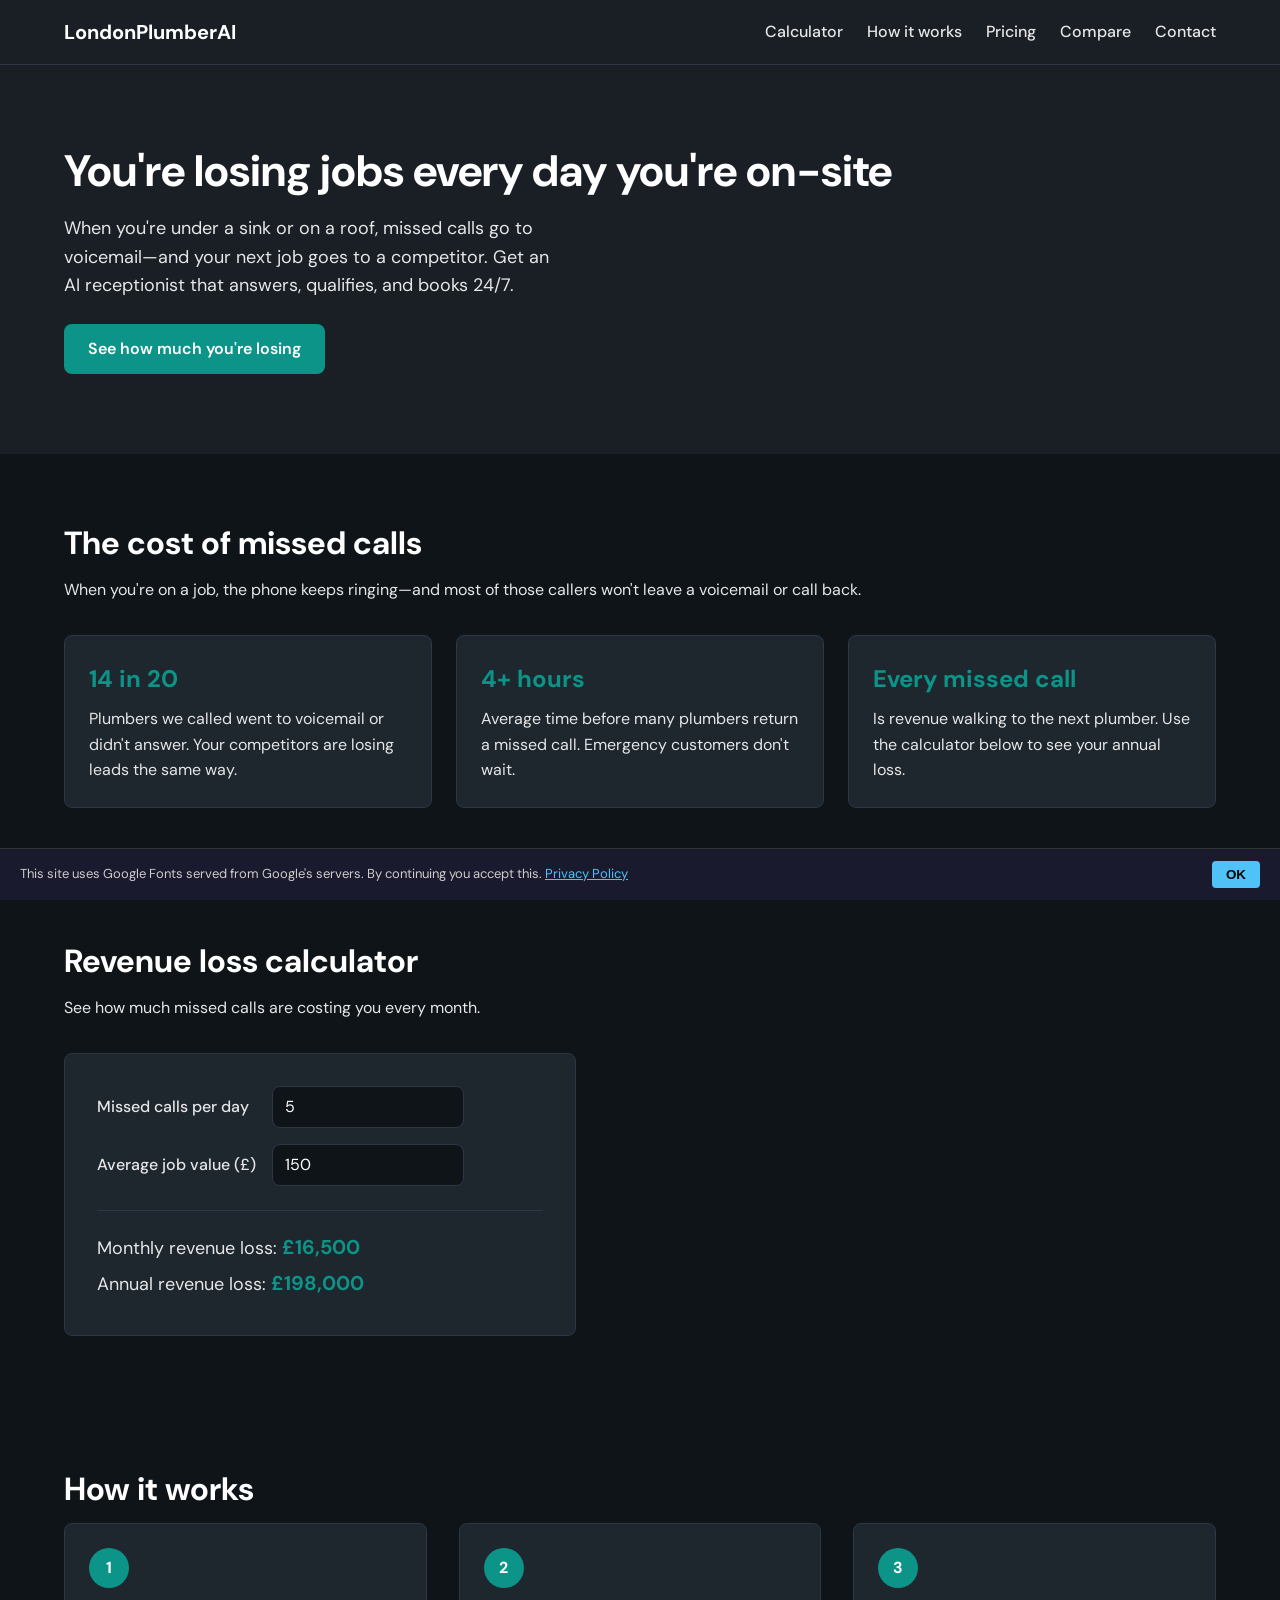
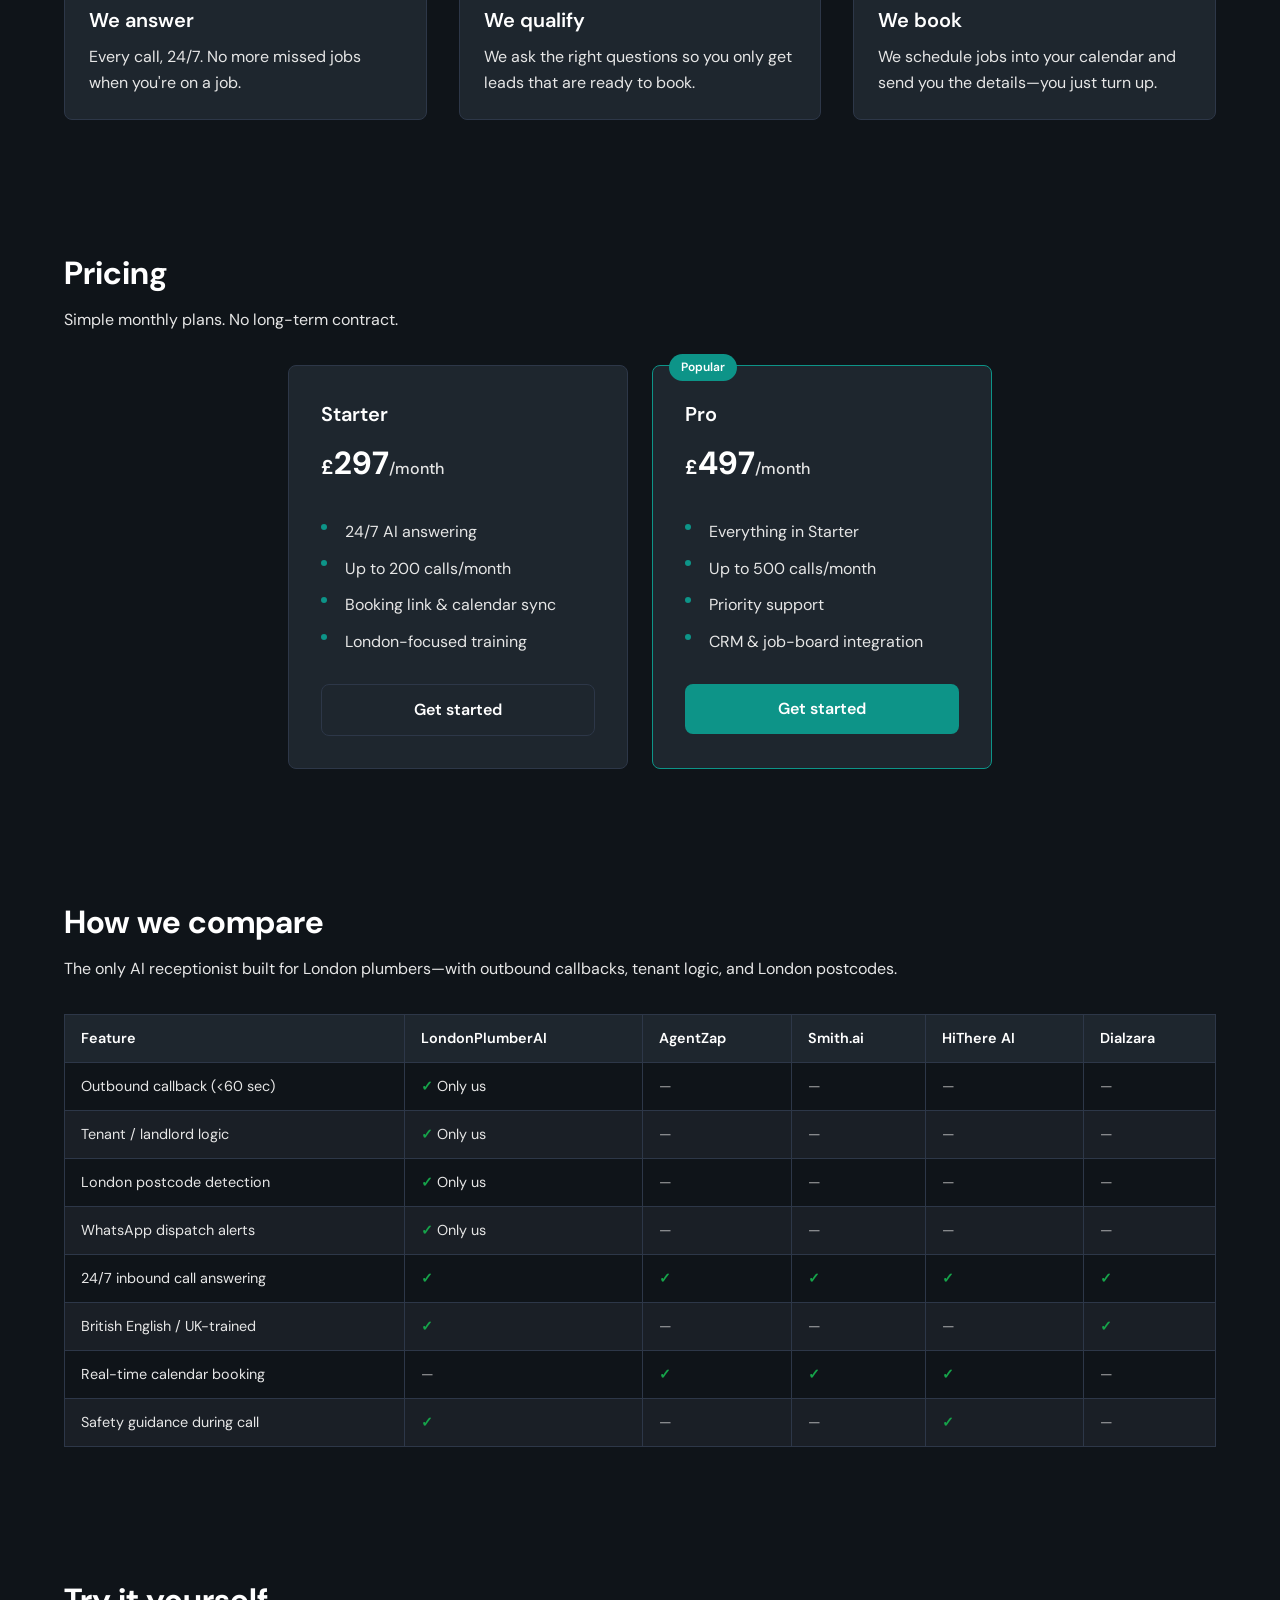
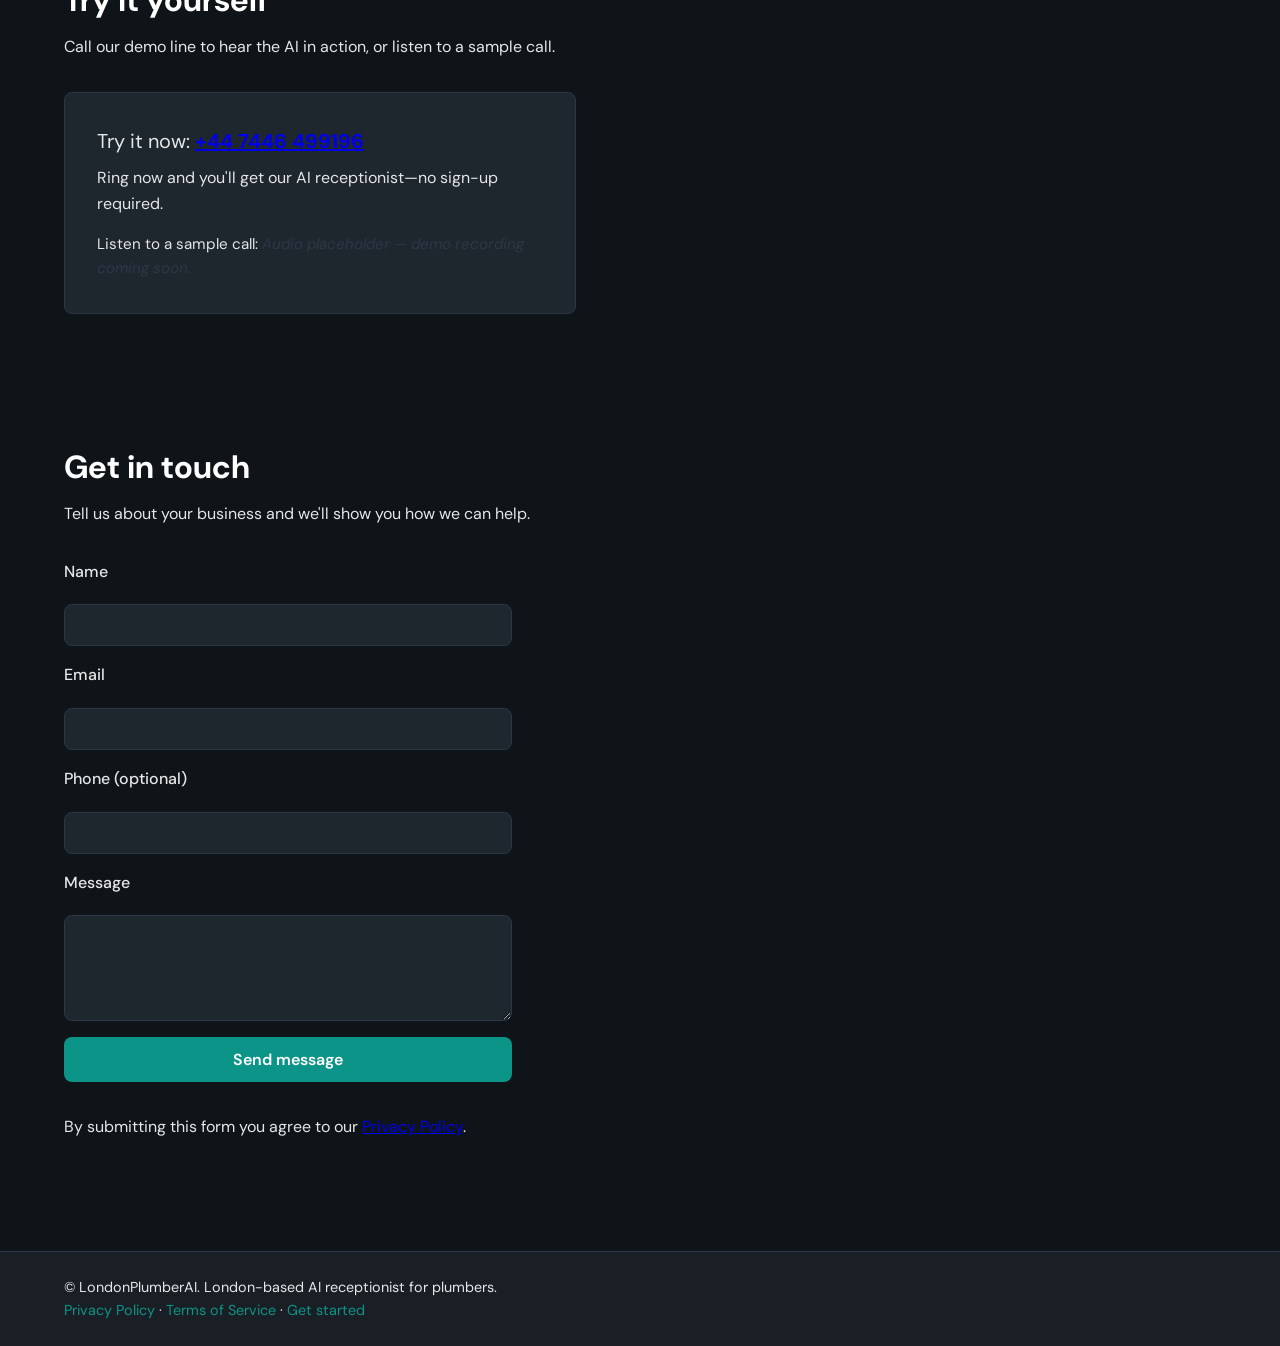
==== commit 83bf4c84: "fix: add ICO registration number ZC102733" ====
--- a/index.html
+++ b/index.html
@@ -219,7 +219,7 @@
         <h2 class="section-title">Try it yourself</h2>
         <p class="section-sub">Call our demo line to hear the AI in action, or listen to a sample call.</p>
         <div class="demo-block">
-          <p class="demo-number">Demo number: <strong>+44 XXXX XXX XXX</strong> <span class="demo-badge">Coming soon</span></p>
+          <p class="demo-number">Try it now: <strong><a href="tel:+447446499196">+44 7446 499196</a></strong></p>
           <p class="demo-cta">Ring now and you'll get our AI receptionist—no sign-up required.</p>
           <p class="demo-audio">Listen to a sample call: <em>Audio placeholder — demo recording coming soon.</em></p>
         </div>
